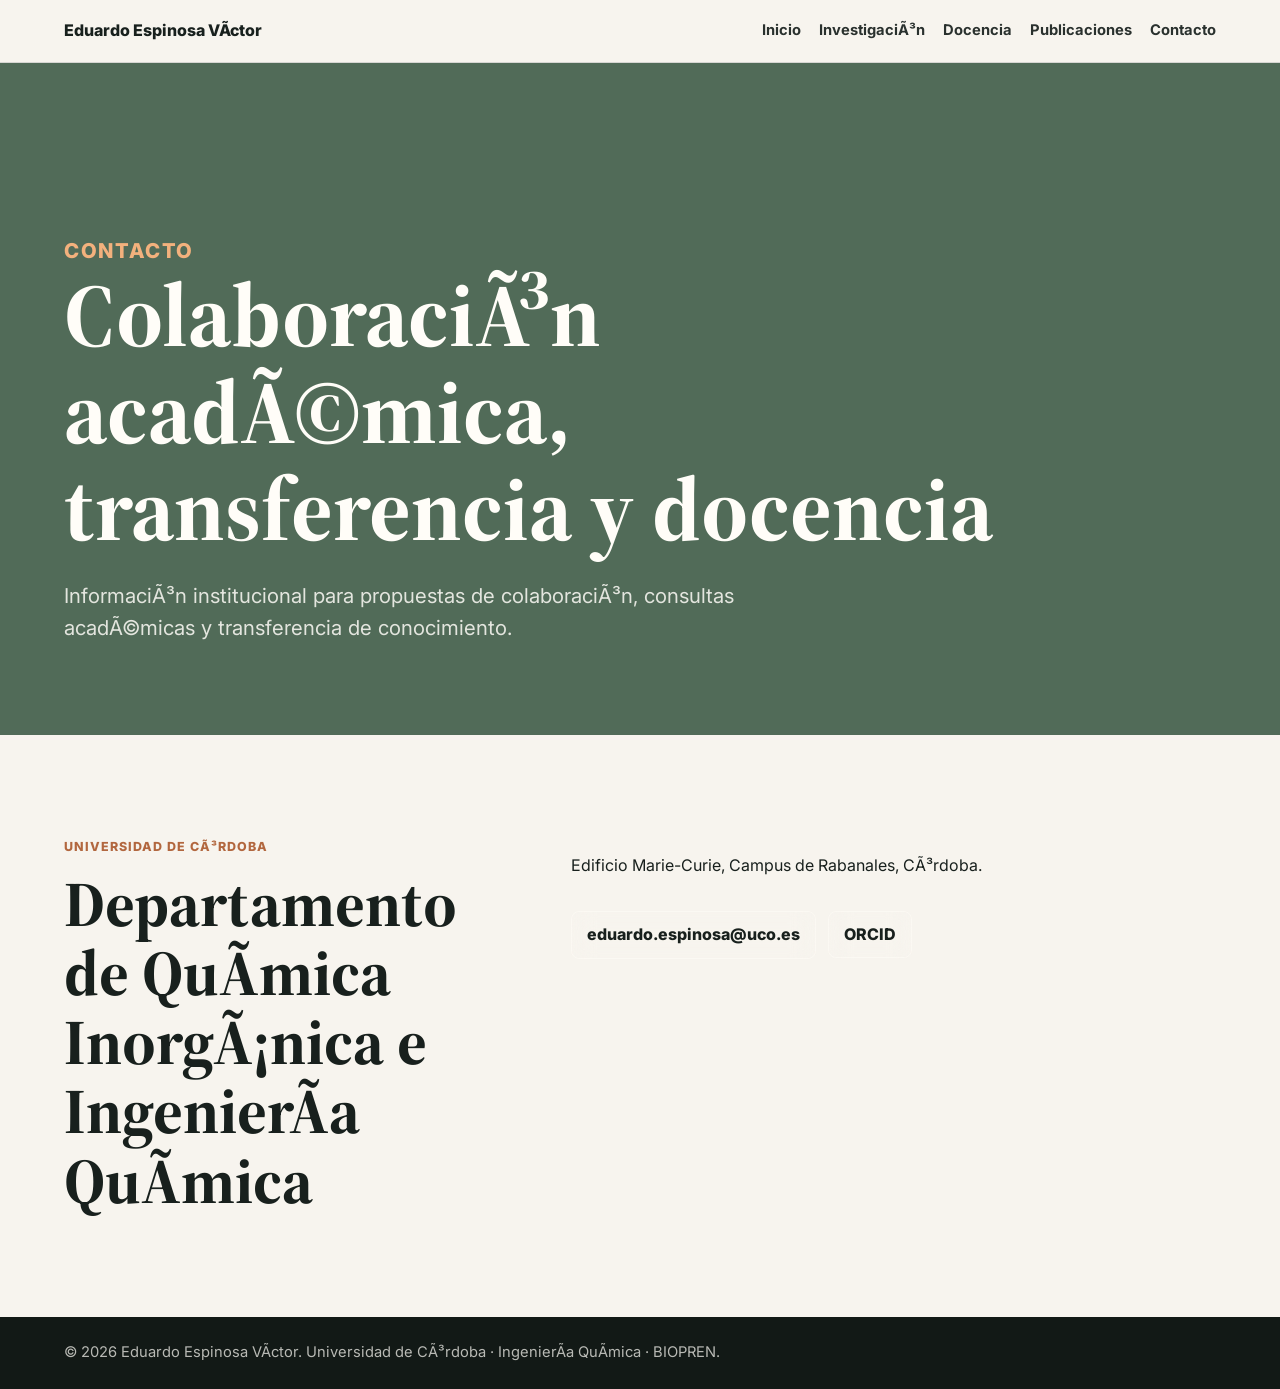
==== contacto.html @ 7efbbe8b "Add files via upload" ====
<!doctype html>
<html lang="es">
<head>
  <meta charset="utf-8">
  <meta name="viewport" content="width=device-width, initial-scale=1">
  <title>Contacto | Eduardo Espinosa VÃ­ctor</title>
  <meta name="description" content="Contacto acadÃ©mico de Eduardo Espinosa VÃ­ctor en la Universidad de CÃ³rdoba.">
  <link rel="preconnect" href="https://fonts.googleapis.com">
  <link rel="preconnect" href="https://fonts.gstatic.com" crossorigin>
  <link href="https://fonts.googleapis.com/css2?family=Inter:wght@400;500;600;700;800&family=Source+Serif+4:opsz,wght@8..60,600;8..60,700&display=swap" rel="stylesheet">
  <link rel="stylesheet" href="styles.css">
</head>
<body class="subpage">
  <header class="site-header" aria-label="Cabecera">
    <a class="brand" href="index.html" aria-label="Inicio">Eduardo Espinosa VÃ­ctor</a>
    <nav aria-label="NavegaciÃ³n principal">
      <a href="index.html" class="">Inicio</a>
      <a href="investigacion.html" class="">InvestigaciÃ³n</a>
      <a href="docencia.html" class="">Docencia</a>
      <a href="publicaciones.html" class="">Publicaciones</a>
      <a href="contacto.html" class="active">Contacto</a>
    </nav>
  </header>
  <main>
    <section class="page-hero">
      <p class="section-kicker">Contacto</p><h1>ColaboraciÃ³n acadÃ©mica, transferencia y docencia</h1><p>InformaciÃ³n institucional para propuestas de colaboraciÃ³n, consultas acadÃ©micas y transferencia de conocimiento.</p>
    </section>
    <section class="section two-column">
      <div><p class="section-kicker">Universidad de CÃ³rdoba</p><h2>Departamento de QuÃ­mica InorgÃ¡nica e IngenierÃ­a QuÃ­mica</h2></div>
      <div><p>Edificio Marie-Curie, Campus de Rabanales, CÃ³rdoba.</p><div class="contact-actions inline"><a href="mailto:eduardo.espinosa@uco.es">eduardo.espinosa@uco.es</a><a href="https://orcid.org/0000-0002-5195-1557">ORCID</a></div></div>
    </section>
  </main>
  <footer>
    <p>&copy; 2026 Eduardo Espinosa VÃ­ctor. Universidad de CÃ³rdoba &middot; IngenierÃ­a QuÃ­mica &middot; BIOPREN.</p>
  </footer>
</body>
</html>
---- styles.css ----
:root {
  --ink: #18201d;
  --muted: #59655f;
  --paper: #f7f4ee;
  --white: #fffdf8;
  --moss: #516b58;
  --teal: #1f6d70;
  --copper: #b2673f;
  --line: rgba(24, 32, 29, 0.14);
  --shadow: 0 18px 50px rgba(24, 32, 29, 0.14);
}

* {
  box-sizing: border-box;
}

html {
  scroll-behavior: smooth;
}

body {
  margin: 0;
  color: var(--ink);
  background: var(--paper);
  font-family: Inter, system-ui, -apple-system, BlinkMacSystemFont, "Segoe UI", sans-serif;
  line-height: 1.6;
}

a {
  color: inherit;
}

.site-header {
  position: fixed;
  z-index: 20;
  top: 0;
  left: 0;
  right: 0;
  display: flex;
  justify-content: space-between;
  align-items: center;
  gap: 24px;
  padding: 18px clamp(20px, 5vw, 64px);
  color: var(--white);
  background: linear-gradient(to bottom, rgba(12, 20, 18, 0.72), rgba(12, 20, 18, 0));
}

body.subpage .site-header {
  position: sticky;
  color: var(--ink);
  background: rgba(247, 244, 238, 0.94);
  border-bottom: 1px solid var(--line);
  backdrop-filter: blur(16px);
}

.brand {
  font-weight: 800;
  text-decoration: none;
  letter-spacing: 0;
}

nav {
  display: flex;
  gap: 18px;
  flex-wrap: wrap;
  justify-content: flex-end;
}

nav a {
  font-size: 0.92rem;
  font-weight: 700;
  text-decoration: none;
  opacity: 0.92;
}

.hero {
  position: relative;
  min-height: 86vh;
  display: grid;
  align-items: end;
  overflow: hidden;
  color: var(--white);
  padding: 110px clamp(20px, 5vw, 64px) 78px;
}

.page-hero {
  padding: 150px clamp(20px, 5vw, 64px) clamp(56px, 7vw, 92px);
  background: var(--moss);
  color: var(--white);
}

.page-hero .section-kicker {
  color: #f3b17d;
}

.page-hero h1 {
  max-width: 1000px;
  font-size: clamp(2.8rem, 7vw, 5.8rem);
}

.page-hero p {
  max-width: 780px;
  margin: 22px 0 0;
  color: rgba(255, 253, 248, 0.84);
  font-size: clamp(1.06rem, 2vw, 1.28rem);
}

.hero-image,
.hero-overlay {
  position: absolute;
  inset: 0;
  width: 100%;
  height: 100%;
}

.hero-image {
  object-fit: cover;
  filter: saturate(0.95) contrast(1.04);
}

.hero-overlay {
  background:
    linear-gradient(90deg, rgba(10, 18, 16, 0.88), rgba(10, 18, 16, 0.52) 45%, rgba(10, 18, 16, 0.12)),
    linear-gradient(0deg, rgba(10, 18, 16, 0.62), rgba(10, 18, 16, 0.08) 44%);
}

.hero-content {
  position: relative;
  z-index: 1;
  max-width: 940px;
}

.eyebrow,
.section-kicker {
  margin: 0 0 12px;
  color: var(--copper);
  font-weight: 800;
  text-transform: uppercase;
  font-size: 0.78rem;
  letter-spacing: 0.08em;
}

.hero .eyebrow {
  color: #f3b17d;
}

h1,
h2,
h3 {
  margin: 0;
  line-height: 1.08;
  letter-spacing: 0;
}

h1,
h2 {
  font-family: "Source Serif 4", Georgia, serif;
}

h1 {
  max-width: 820px;
  font-size: clamp(3.1rem, 9vw, 7.2rem);
}

h2 {
  font-size: clamp(2rem, 5vw, 4.2rem);
}

h3 {
  font-size: 1.06rem;
}

.lead {
  max-width: 690px;
  margin: 24px 0 0;
  font-size: clamp(1.08rem, 2.2vw, 1.45rem);
}

.hero-actions,
.contact-actions {
  display: flex;
  gap: 12px;
  flex-wrap: wrap;
  margin-top: 32px;
}

.hero-actions a,
.contact-actions a {
  display: inline-flex;
  min-height: 44px;
  align-items: center;
  border: 1px solid rgba(255, 253, 248, 0.55);
  border-radius: 8px;
  padding: 10px 15px;
  font-weight: 800;
  text-decoration: none;
  backdrop-filter: blur(12px);
}

.hero-actions a:hover,
.contact-actions a:hover {
  background: rgba(255, 253, 248, 0.12);
}

.intro-band,
.section,
.contact {
  padding: clamp(58px, 8vw, 104px) clamp(20px, 5vw, 64px);
}

.intro-grid,
.two-column {
  display: grid;
  grid-template-columns: minmax(0, 0.8fr) minmax(0, 1.2fr);
  gap: clamp(30px, 6vw, 86px);
  align-items: start;
}

.intro-copy {
  font-size: clamp(1.05rem, 1.6vw, 1.24rem);
}

.intro-copy p:first-child {
  margin-top: 0;
}

.metrics {
  display: grid;
  grid-template-columns: repeat(4, minmax(0, 1fr));
  border-top: 1px solid var(--line);
  border-bottom: 1px solid var(--line);
  background: var(--white);
}

.metric {
  min-height: 150px;
  padding: 26px clamp(20px, 4vw, 42px);
  border-right: 1px solid var(--line);
}

.metric:last-child {
  border-right: 0;
}

.metric strong {
  display: block;
  color: var(--teal);
  font-family: "Source Serif 4", Georgia, serif;
  font-size: clamp(2.4rem, 6vw, 4.8rem);
  line-height: 1;
}

.metric span {
  display: block;
  margin-top: 10px;
  color: var(--muted);
  font-weight: 800;
}

.section-heading {
  max-width: 780px;
  margin-bottom: 34px;
}

.research-grid {
  display: grid;
  grid-template-columns: repeat(4, minmax(0, 1fr));
  gap: 16px;
}

.nav-card-grid {
  display: grid;
  grid-template-columns: repeat(3, minmax(0, 1fr));
  gap: 16px;
}

.nav-card {
  display: flex;
  min-height: 240px;
  flex-direction: column;
  justify-content: space-between;
  border: 1px solid var(--line);
  border-radius: 8px;
  padding: 24px;
  background: var(--white);
  text-decoration: none;
  box-shadow: 0 0 0 rgba(24, 32, 29, 0);
  transition: transform 160ms ease, box-shadow 160ms ease;
}

.nav-card:hover {
  transform: translateY(-3px);
  box-shadow: var(--shadow);
}

.nav-card span {
  color: var(--teal);
  font-weight: 900;
}

.nav-card p {
  margin: 14px 0 0;
  color: var(--muted);
}

.research-grid article,
.project-list article,
.publication-list article {
  border: 1px solid var(--line);
  border-radius: 8px;
  background: var(--white);
}

.research-grid article {
  min-height: 250px;
  padding: 24px;
}

.research-grid h3,
.project-list h3,
.publication-list h3 {
  margin-bottom: 12px;
}

.research-grid p,
.project-list p,
.publication-list p,
.timeline p,
.contact p {
  margin: 0;
  color: var(--muted);
}

.tinted {
  background: #eef1e8;
}

.project-list {
  display: grid;
  grid-template-columns: repeat(2, minmax(0, 1fr));
  gap: 16px;
}

.project-list article {
  padding: 24px;
}

.project-list span,
.timeline span {
  display: inline-block;
  margin-bottom: 12px;
  color: var(--teal);
  font-weight: 900;
}

.publication-list {
  display: grid;
  gap: 12px;
}

.publication-list article {
  padding: 22px 24px;
}

.clean-list {
  display: grid;
  gap: 10px;
  margin: 24px 0 0;
  padding: 0;
  list-style: none;
}

.clean-list li {
  padding-left: 18px;
  border-left: 4px solid var(--copper);
  color: var(--muted);
  font-weight: 700;
}

.timeline {
  display: grid;
  gap: 18px;
}

.timeline article {
  border-top: 1px solid var(--line);
  padding-top: 18px;
}

.contact {
  background: var(--moss);
  color: var(--white);
}

.contact .section-kicker {
  color: #f3b17d;
}

.contact h2 {
  max-width: 850px;
}

.contact p {
  max-width: 780px;
  margin-top: 20px;
  color: rgba(255, 253, 248, 0.82);
}

.contact-actions a {
  border-color: rgba(255, 253, 248, 0.5);
}

footer {
  padding: 24px clamp(20px, 5vw, 64px);
  background: #121916;
  color: rgba(255, 253, 248, 0.7);
  font-size: 0.92rem;
}

footer p {
  margin: 0;
}

@media (max-width: 980px) {
  .site-header {
    position: absolute;
    align-items: flex-start;
    flex-direction: column;
    gap: 10px;
  }

  nav {
    justify-content: flex-start;
  }

  .intro-grid,
  .two-column,
  .project-list {
    grid-template-columns: 1fr;
  }

  .research-grid,
  .nav-card-grid,
  .metrics {
    grid-template-columns: repeat(2, minmax(0, 1fr));
  }

  .metric:nth-child(2) {
    border-right: 0;
  }

  .metric:nth-child(-n+2) {
    border-bottom: 1px solid var(--line);
  }
}

@media (max-width: 620px) {
  .hero {
    min-height: 82vh;
    padding-bottom: 46px;
  }

  .research-grid,
  .nav-card-grid,
  .metrics {
    grid-template-columns: 1fr;
  }

  .metric {
    border-right: 0;
    border-bottom: 1px solid var(--line);
  }

  .metric:last-child {
    border-bottom: 0;
  }

  .hero-actions a,
  .contact-actions a {
    width: 100%;
    justify-content: center;
  }
}
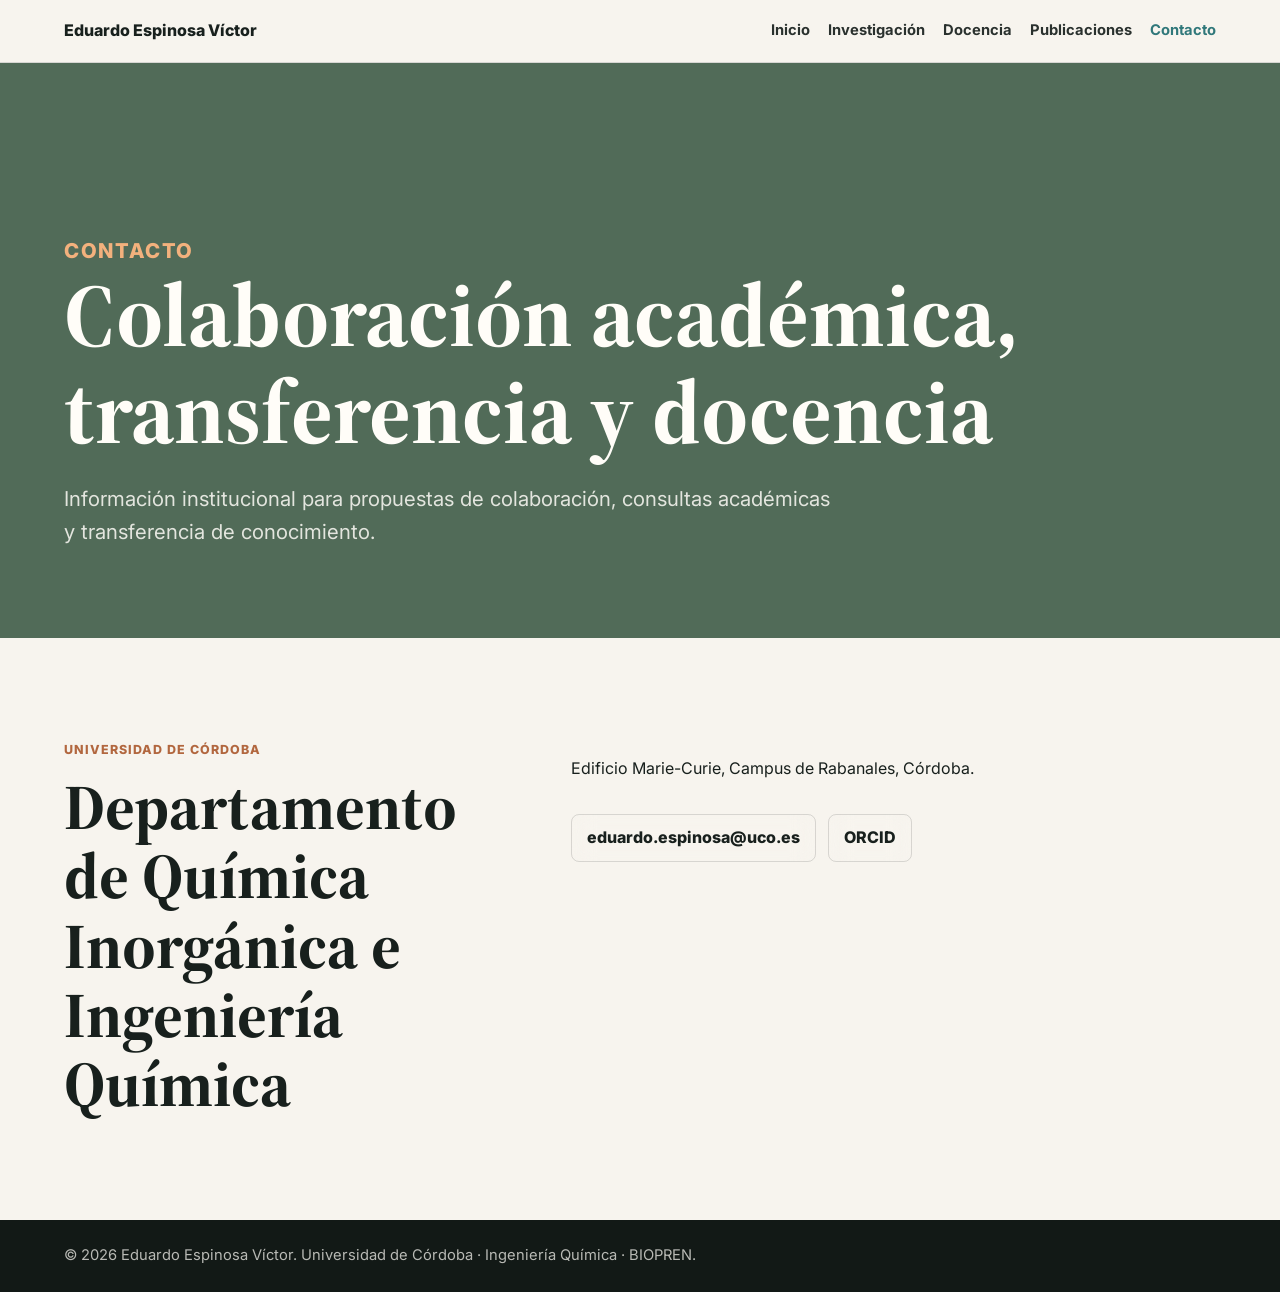
==== commit e123f7e2: "Add files via upload" ====
--- a/contacto.html
+++ b/contacto.html
@@ -3,8 +3,8 @@
 <head>
   <meta charset="utf-8">
   <meta name="viewport" content="width=device-width, initial-scale=1">
-  <title>Contacto | Eduardo Espinosa VÃ­ctor</title>
-  <meta name="description" content="Contacto acadÃ©mico de Eduardo Espinosa VÃ­ctor en la Universidad de CÃ³rdoba.">
+  <title>Contacto | Eduardo Espinosa Víctor</title>
+  <meta name="description" content="Contacto académico de Eduardo Espinosa Víctor en la Universidad de Córdoba.">
   <link rel="preconnect" href="https://fonts.googleapis.com">
   <link rel="preconnect" href="https://fonts.gstatic.com" crossorigin>
   <link href="https://fonts.googleapis.com/css2?family=Inter:wght@400;500;600;700;800&family=Source+Serif+4:opsz,wght@8..60,600;8..60,700&display=swap" rel="stylesheet">
@@ -12,10 +12,10 @@
 </head>
 <body class="subpage">
   <header class="site-header" aria-label="Cabecera">
-    <a class="brand" href="index.html" aria-label="Inicio">Eduardo Espinosa VÃ­ctor</a>
-    <nav aria-label="NavegaciÃ³n principal">
+    <a class="brand" href="index.html" aria-label="Inicio">Eduardo Espinosa Víctor</a>
+    <nav aria-label="Navegación principal">
       <a href="index.html" class="">Inicio</a>
-      <a href="investigacion.html" class="">InvestigaciÃ³n</a>
+      <a href="investigacion.html" class="">Investigación</a>
       <a href="docencia.html" class="">Docencia</a>
       <a href="publicaciones.html" class="">Publicaciones</a>
       <a href="contacto.html" class="active">Contacto</a>
@@ -23,15 +23,15 @@
   </header>
   <main>
     <section class="page-hero">
-      <p class="section-kicker">Contacto</p><h1>ColaboraciÃ³n acadÃ©mica, transferencia y docencia</h1><p>InformaciÃ³n institucional para propuestas de colaboraciÃ³n, consultas acadÃ©micas y transferencia de conocimiento.</p>
+      <p class="section-kicker">Contacto</p><h1>Colaboración académica, transferencia y docencia</h1><p>Información institucional para propuestas de colaboración, consultas académicas y transferencia de conocimiento.</p>
     </section>
     <section class="section two-column">
-      <div><p class="section-kicker">Universidad de CÃ³rdoba</p><h2>Departamento de QuÃ­mica InorgÃ¡nica e IngenierÃ­a QuÃ­mica</h2></div>
-      <div><p>Edificio Marie-Curie, Campus de Rabanales, CÃ³rdoba.</p><div class="contact-actions inline"><a href="mailto:eduardo.espinosa@uco.es">eduardo.espinosa@uco.es</a><a href="https://orcid.org/0000-0002-5195-1557">ORCID</a></div></div>
+      <div><p class="section-kicker">Universidad de Córdoba</p><h2>Departamento de Química Inorgánica e Ingeniería Química</h2></div>
+      <div><p>Edificio Marie-Curie, Campus de Rabanales, Córdoba.</p><div class="contact-actions inline"><a href="mailto:eduardo.espinosa@uco.es">eduardo.espinosa@uco.es</a><a href="https://orcid.org/0000-0002-5195-1557">ORCID</a></div></div>
     </section>
   </main>
   <footer>
-    <p>&copy; 2026 Eduardo Espinosa VÃ­ctor. Universidad de CÃ³rdoba &middot; IngenierÃ­a QuÃ­mica &middot; BIOPREN.</p>
+    <p>&copy; 2026 Eduardo Espinosa Víctor. Universidad de Córdoba &middot; Ingeniería Química &middot; BIOPREN.</p>
   </footer>
 </body>
 </html>
--- a/styles.css
+++ b/styles.css
@@ -73,6 +73,14 @@
   opacity: 0.92;
 }
 
+nav a.active {
+  color: #f3b17d;
+}
+
+body.subpage nav a.active {
+  color: var(--teal);
+}
+
 .hero {
   position: relative;
   min-height: 86vh;
@@ -87,6 +95,32 @@
   padding: 150px clamp(20px, 5vw, 64px) clamp(56px, 7vw, 92px);
   background: var(--moss);
   color: var(--white);
+}
+
+.page-hero.visual {
+  display: grid;
+  grid-template-columns: minmax(0, 1.05fr) minmax(320px, 0.95fr);
+  gap: clamp(28px, 5vw, 70px);
+  align-items: center;
+}
+
+.page-hero-text {
+  min-width: 0;
+}
+
+.page-hero-media {
+  margin: 0;
+  overflow: hidden;
+  border-radius: 8px;
+  border: 1px solid rgba(255, 253, 248, 0.28);
+  box-shadow: var(--shadow);
+}
+
+.page-hero-media img {
+  display: block;
+  width: 100%;
+  aspect-ratio: 16 / 10;
+  object-fit: cover;
 }
 
 .page-hero .section-kicker {
@@ -341,8 +375,37 @@
   gap: 16px;
 }
 
+.project-list.all-projects {
+  grid-template-columns: repeat(3, minmax(0, 1fr));
+}
+
 .project-list article {
   padding: 24px;
+}
+
+.project-card {
+  min-height: 280px;
+}
+
+.project-top {
+  display: flex;
+  justify-content: space-between;
+  gap: 14px;
+  margin-bottom: 16px;
+  align-items: flex-start;
+}
+
+.project-top span,
+.project-top strong {
+  color: var(--teal);
+  font-size: 0.78rem;
+  font-weight: 900;
+  line-height: 1.35;
+}
+
+.project-top strong {
+  color: var(--copper);
+  text-align: right;
 }
 
 .project-list span,
@@ -360,6 +423,119 @@
 
 .publication-list article {
   padding: 22px 24px;
+}
+
+.year-list {
+  display: grid;
+  gap: 14px;
+}
+
+.year-block {
+  border: 1px solid var(--line);
+  border-radius: 8px;
+  background: var(--white);
+  overflow: hidden;
+}
+
+.year-block summary {
+  display: flex;
+  cursor: pointer;
+  justify-content: space-between;
+  gap: 18px;
+  padding: 20px 24px;
+  color: var(--ink);
+  font-family: "Source Serif 4", Georgia, serif;
+  font-size: 1.55rem;
+  font-weight: 800;
+}
+
+.year-block summary span {
+  align-self: center;
+  color: var(--muted);
+  font-family: Inter, system-ui, sans-serif;
+  font-size: 0.86rem;
+  font-weight: 900;
+}
+
+.year-block .publication-list {
+  padding: 0 18px 18px;
+}
+
+.publication-card {
+  border: 1px solid var(--line);
+  border-radius: 8px;
+  background: var(--white);
+}
+
+.publication-card span {
+  display: block;
+  margin-bottom: 10px;
+  color: var(--teal);
+  font-size: 0.82rem;
+  font-weight: 900;
+}
+
+.publication-card h3 {
+  font-size: 1rem;
+  line-height: 1.28;
+}
+
+.publication-card .authors {
+  margin-top: 10px;
+  color: var(--muted);
+  font-size: 0.92rem;
+}
+
+.publication-meta {
+  margin-top: 10px;
+  color: var(--muted);
+  font-size: 0.9rem;
+  font-weight: 700;
+}
+
+.publication-meta a {
+  color: var(--teal);
+  font-weight: 900;
+}
+
+.publication-card.compact {
+  padding: 22px 24px;
+}
+
+.resource-grid,
+.notice-list {
+  display: grid;
+  grid-template-columns: repeat(3, minmax(0, 1fr));
+  gap: 16px;
+}
+
+.resource-grid article,
+.notice-list article {
+  border: 1px solid var(--line);
+  border-radius: 8px;
+  padding: 24px;
+  background: var(--white);
+}
+
+.notice-list article {
+  min-height: 260px;
+}
+
+.notice-list span {
+  display: block;
+  margin-bottom: 14px;
+  color: var(--teal);
+  font-weight: 900;
+}
+
+.resource-grid p,
+.notice-list p {
+  color: var(--muted);
+}
+
+.contact-actions.inline a {
+  border-color: var(--line);
+  color: var(--ink);
 }
 
 .clean-list {
@@ -435,12 +611,16 @@
 
   .intro-grid,
   .two-column,
-  .project-list {
+  .project-list,
+  .project-list.all-projects,
+  .page-hero.visual {
     grid-template-columns: 1fr;
   }
 
   .research-grid,
   .nav-card-grid,
+  .resource-grid,
+  .notice-list,
   .metrics {
     grid-template-columns: repeat(2, minmax(0, 1fr));
   }
@@ -462,8 +642,15 @@
 
   .research-grid,
   .nav-card-grid,
+  .resource-grid,
+  .notice-list,
   .metrics {
     grid-template-columns: 1fr;
+  }
+
+  .year-block summary {
+    align-items: flex-start;
+    flex-direction: column;
   }
 
   .metric {
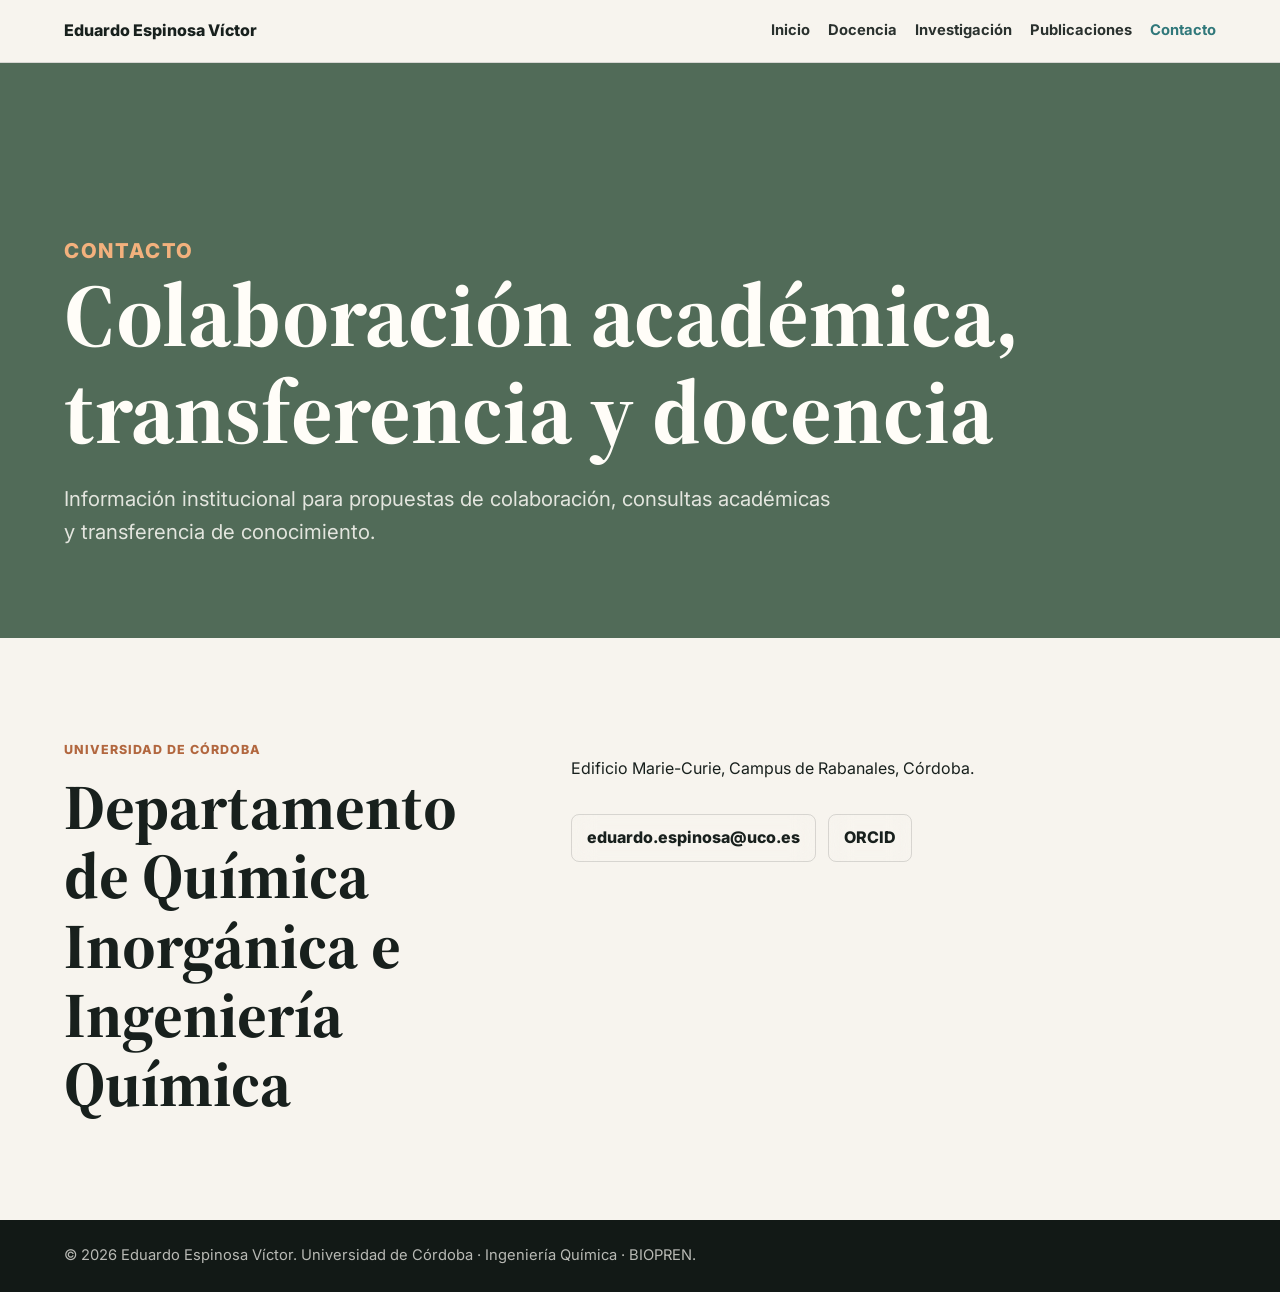
==== commit 5bf780ba: "Add files via upload" ====
--- a/contacto.html
+++ b/contacto.html
@@ -13,10 +13,10 @@
 <body class="subpage">
   <header class="site-header" aria-label="Cabecera">
     <a class="brand" href="index.html" aria-label="Inicio">Eduardo Espinosa Víctor</a>
-    <nav aria-label="Navegación principal">
+    <nav aria-label="Navegaci&oacute;n principal">
       <a href="index.html" class="">Inicio</a>
-      <a href="investigacion.html" class="">Investigación</a>
       <a href="docencia.html" class="">Docencia</a>
+      <a href="investigacion.html" class="">Investigaci&oacute;n</a>
       <a href="publicaciones.html" class="">Publicaciones</a>
       <a href="contacto.html" class="active">Contacto</a>
     </nav>
--- a/styles.css
+++ b/styles.css
@@ -503,14 +503,16 @@
 }
 
 .resource-grid,
-.notice-list {
+.notice-list,
+.company-grid {
   display: grid;
   grid-template-columns: repeat(3, minmax(0, 1fr));
   gap: 16px;
 }
 
 .resource-grid article,
-.notice-list article {
+.notice-list article,
+.company-grid article {
   border: 1px solid var(--line);
   border-radius: 8px;
   padding: 24px;
@@ -528,9 +530,32 @@
   font-weight: 900;
 }
 
+.company-grid {
+  grid-template-columns: repeat(4, minmax(0, 1fr));
+}
+
+.company-grid article {
+  min-height: 210px;
+}
+
+.company-grid span {
+  display: block;
+  margin-bottom: 14px;
+  color: var(--teal);
+  font-weight: 900;
+}
+
 .resource-grid p,
-.notice-list p {
-  color: var(--muted);
+.notice-list p,
+.company-grid p,
+.section-intro {
+  color: var(--muted);
+}
+
+.section-intro {
+  max-width: 860px;
+  margin: -14px 0 30px;
+  font-size: 1.05rem;
 }
 
 .contact-actions.inline a {
@@ -621,6 +646,7 @@
   .nav-card-grid,
   .resource-grid,
   .notice-list,
+  .company-grid,
   .metrics {
     grid-template-columns: repeat(2, minmax(0, 1fr));
   }
@@ -644,6 +670,7 @@
   .nav-card-grid,
   .resource-grid,
   .notice-list,
+  .company-grid,
   .metrics {
     grid-template-columns: 1fr;
   }
